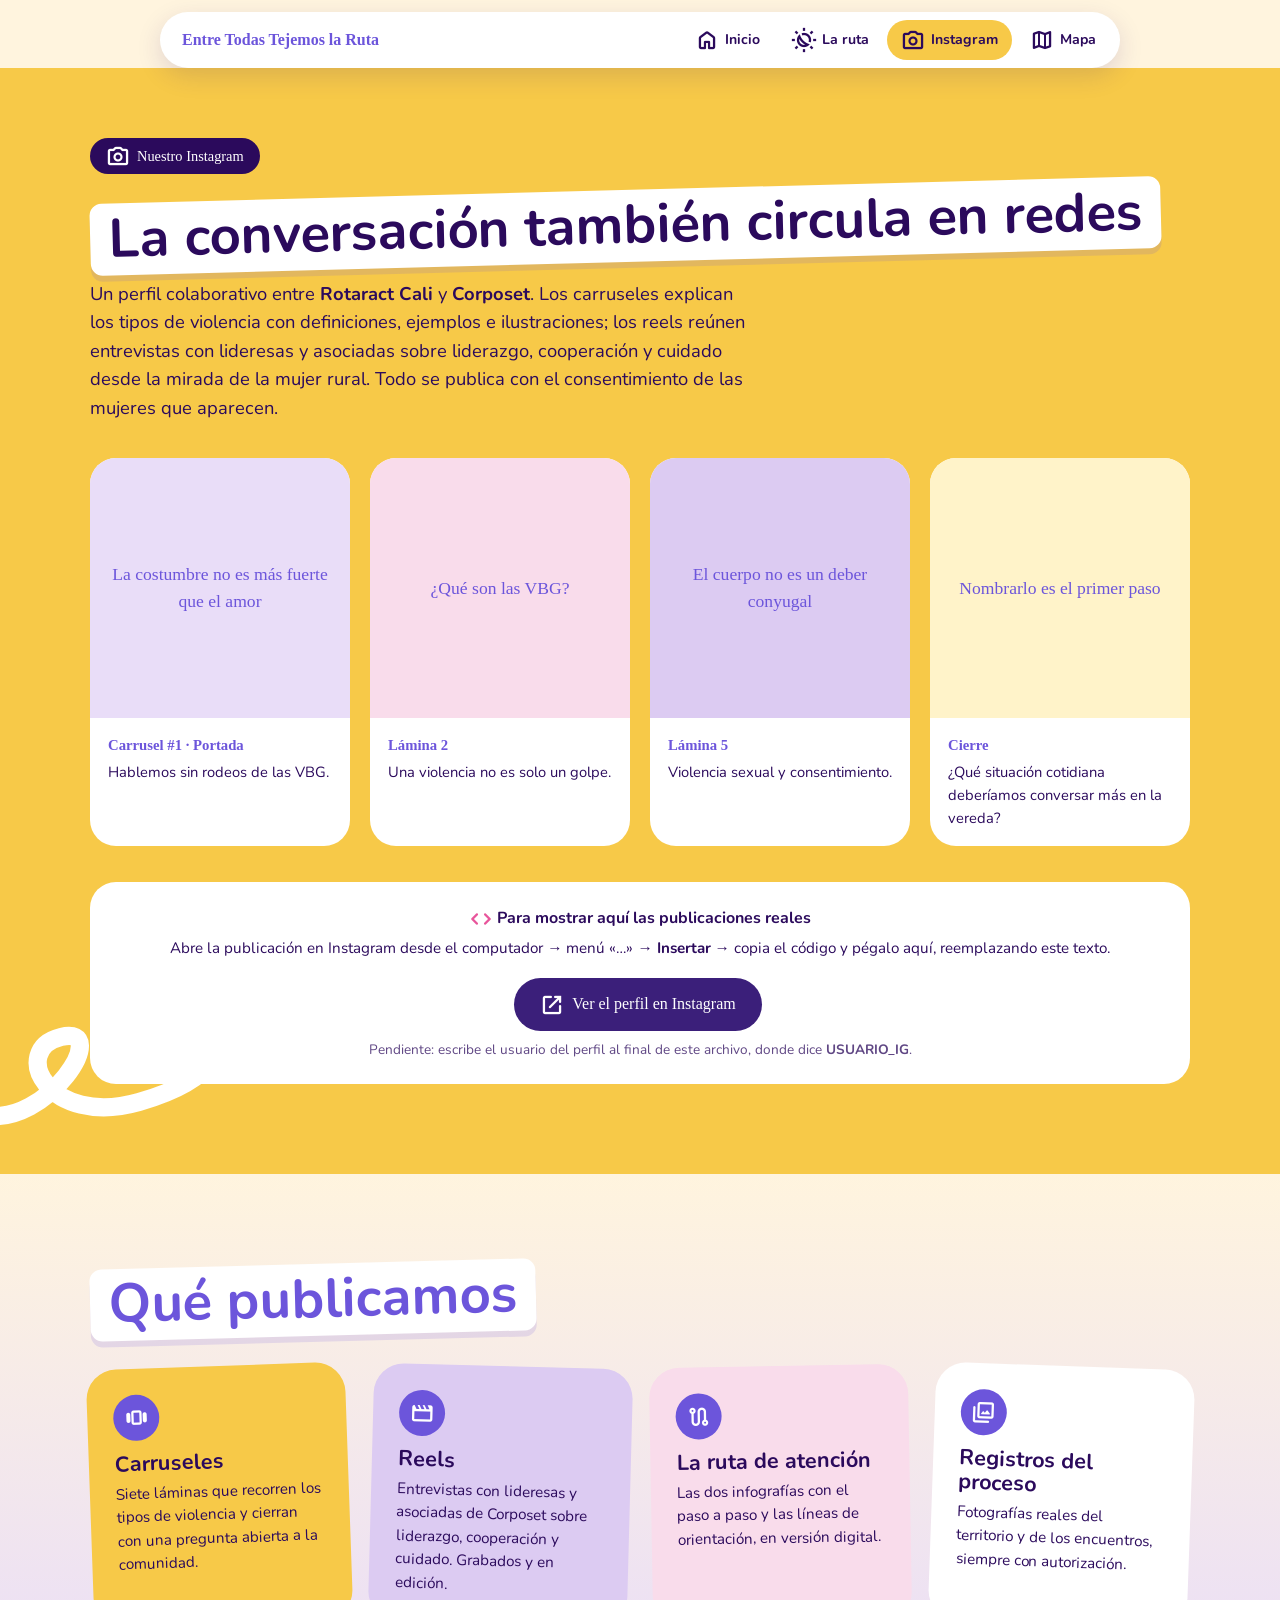
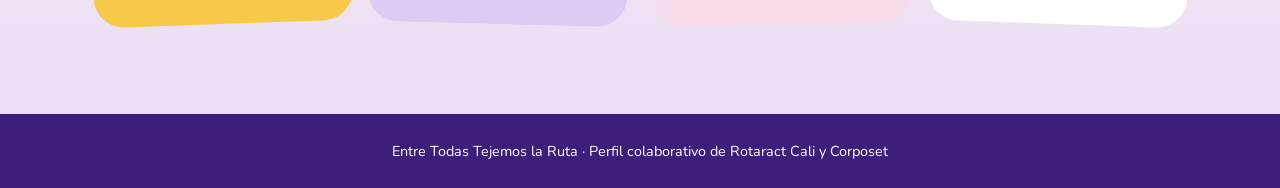
==== instagram.html @ 6e9b4acc "V1" ====
<!DOCTYPE html>
<html lang="es">
<head>
<meta charset="UTF-8">
<meta name="viewport" content="width=device-width,initial-scale=1">
<title>Instagram · Entre Todas Tejemos la Ruta</title>
<link href="https://fonts.googleapis.com/css2?family=Nunito:wght@400;600;700;800&display=swap" rel="stylesheet">
<link href="https://api.fontshare.com/v2/css?f[]=pally@400,500,700&display=swap" rel="stylesheet">
<link href="https://fonts.googleapis.com/css2?family=Material+Symbols+Rounded:opsz,wght,FILL,GRAD@24,400,0,0" rel="stylesheet">
<link rel="stylesheet" href="styles.css">
</head>
<body>

<nav>
  <a class="marca" href="index.html">Entre Todas Tejemos la Ruta</a>
  <div class="menu">
    <a class="ir" href="index.html"><span class="material-symbols-rounded">home</span>Inicio</a>
    <a class="ir" href="ruta.html"><span class="material-symbols-rounded">routine</span>La ruta</a>
    <a class="ir activo" href="instagram.html"><span class="material-symbols-rounded">photo_camera</span>Instagram</a>
    <a class="ir" href="mapa.html"><span class="material-symbols-rounded">map</span>Mapa</a>
  </div>
</nav>

<section class="fondo-amarillo" style="padding-top:70px">
  <svg class="squig" style="left:-30px;bottom:20px;width:260px" viewBox="0 0 200 120" fill="none" stroke="#fff" stroke-width="14" stroke-linecap="round"><path d="M10 90C60 100 110 20 70 30S60 100 130 80 190 30 190 30"/></svg>
  <div class="wrap">
    <span class="tag" style="background:var(--ink)"><span class="material-symbols-rounded">photo_camera</span>Nuestro Instagram</span>
    <h2><span class="lbl">La conversación también circula en redes</span></h2>
    <p class="lead">Un perfil colaborativo entre <b>Rotaract Cali</b> y <b>Corposet</b>. Los carruseles explican los tipos de violencia con definiciones, ejemplos e ilustraciones; los reels reúnen entrevistas con lideresas y asociadas sobre liderazgo, cooperación y cuidado desde la mirada de la mujer rural. Todo se publica con el consentimiento de las mujeres que aparecen.</p>

    <div class="ig">
      <div class="igc"><div class="im">La costumbre no es más fuerte que el amor</div><div class="tx"><b>Carrusel #1 · Portada</b>Hablemos sin rodeos de las VBG.</div></div>
      <div class="igc"><div class="im">¿Qué son las VBG?</div><div class="tx"><b>Lámina 2</b>Una violencia no es solo un golpe.</div></div>
      <div class="igc"><div class="im">El cuerpo no es un deber conyugal</div><div class="tx"><b>Lámina 5</b>Violencia sexual y consentimiento.</div></div>
      <div class="igc"><div class="im">Nombrarlo es el primer paso</div><div class="tx"><b>Cierre</b>¿Qué situación cotidiana deberíamos conversar más en la vereda?</div></div>
    </div>

    <!-- ===== AQUI VAN LAS PUBLICACIONES REALES ===== -->
    <div class="embed">
      <p style="font-weight:700"><span class="material-symbols-rounded" style="color:var(--rosa)">code</span> Para mostrar aquí las publicaciones reales</p>
      <p style="font-size:.95rem;margin-top:6px">Abre la publicación en Instagram desde el computador → menú «…» → <b>Insertar</b> → copia el código y pégalo aquí, reemplazando este texto.</p>
      <p style="margin-top:14px"><a class="btn" id="iglink" href="#" target="_blank" rel="noopener"><span class="material-symbols-rounded">open_in_new</span>Ver el perfil en Instagram</a></p>
      <p style="font-size:.85rem;margin-top:8px;opacity:.75">Pendiente: escribe el usuario del perfil al final de este archivo, donde dice <b>USUARIO_IG</b>.</p>
    </div>
  </div>
</section>

<section class="fondo-suave">
  <div class="wrap">
    <h2><span class="lbl">Qué publicamos</span></h2>
    <div class="cards" style="margin-top:30px">
      <div class="card"><div class="n"><span class="material-symbols-rounded">view_carousel</span></div><h3>Carruseles</h3><p>Siete láminas que recorren los tipos de violencia y cierran con una pregunta abierta a la comunidad.</p></div>
      <div class="card"><div class="n"><span class="material-symbols-rounded">movie</span></div><h3>Reels</h3><p>Entrevistas con lideresas y asociadas de Corposet sobre liderazgo, cooperación y cuidado. Grabados y en edición.</p></div>
      <div class="card"><div class="n"><span class="material-symbols-rounded">route</span></div><h3>La ruta de atención</h3><p>Las dos infografías con el paso a paso y las líneas de orientación, en versión digital.</p></div>
      <div class="card"><div class="n"><span class="material-symbols-rounded">photo_library</span></div><h3>Registros del proceso</h3><p>Fotografías reales del territorio y de los encuentros, siempre con autorización.</p></div>
    </div>
  </div>
</section>

<footer>Entre Todas Tejemos la Ruta · Perfil colaborativo de Rotaract Cali y Corposet</footer>

<script>
// Cambia USUARIO_IG por el nombre de usuario real (sin la arroba).
var USUARIO_IG = "USUARIO_IG";
document.getElementById("iglink").href = "https://www.instagram.com/" + USUARIO_IG + "/";
</script>
</body>
</html>
---- styles.css ----
/* ===== Entre Todas Tejemos la Ruta - estilos compartidos ===== */
:root{
  --lila:#DCCBF2; --lila2:#E9DDF8; --mor:#6C55DB; --mor-d:#3B1F7A;
  --ink:#2B0A5C; --rosa:#E8559B; --rosa-l:#F9DCEB; --amar:#F7C948; --crema:#FFF4DE;
}
*{box-sizing:border-box;margin:0}
html{scroll-behavior:smooth}
body{font-family:'Nunito',sans-serif;color:var(--ink);background:var(--crema);line-height:1.55;overflow-x:hidden}
h1,h2,h3{font-family:'Pally','Nunito',sans-serif;font-weight:700;line-height:1.1}
section{position:relative;padding:90px 6vw;overflow:hidden}
.wrap{max-width:1100px;margin:auto;position:relative;z-index:2}
h2{font-size:clamp(2rem,5vw,3.4rem);color:var(--mor);margin-bottom:18px}
p.lead{font-size:1.15rem;max-width:660px}

/* Iconos de Google Material Symbols */
.material-symbols-rounded{
  font-variation-settings:'FILL' 0,'wght' 500,'GRAD' 0,'opsz' 24;
  vertical-align:middle;line-height:1;
}

/* Etiquetas y adornos */
.tag{display:inline-flex;align-items:center;gap:7px;background:var(--rosa);color:#fff;font-family:'Pally';padding:6px 16px;border-radius:99px;font-size:.9rem;margin-bottom:16px}
.lbl{background:#fff;display:inline-block;padding:6px 18px;border-radius:12px;transform:rotate(-1.5deg);box-shadow:0 6px 0 rgba(108,85,219,.15)}
.wave{position:absolute;left:0;width:100%;height:60px;z-index:3}
.wave.top{top:-1px}
.wave.bot{bottom:-1px}
.squig{position:absolute;pointer-events:none;z-index:1}
.sticker{position:absolute;right:4vw;top:70px;width:130px;height:130px;background:var(--amar);display:grid;place-items:center;text-align:center;font-family:'Pally';font-size:.95rem;padding:20px;clip-path:polygon(50% 0,61% 12%,76% 6%,80% 21%,95% 24%,90% 39%,100% 50%,90% 61%,95% 76%,80% 79%,76% 94%,61% 88%,50% 100%,39% 88%,24% 94%,20% 79%,5% 76%,10% 61%,0 50%,10% 39%,5% 24%,20% 21%,24% 6%,39% 12%);animation:spin 18s linear infinite;z-index:3}
@keyframes spin{to{transform:rotate(360deg)}}

/* Menu superior */
nav{position:sticky;top:12px;z-index:50;margin:12px auto 0;width:min(960px,92vw);background:#fff;border-radius:99px;padding:8px 10px 8px 22px;display:flex;justify-content:space-between;align-items:center;gap:10px;box-shadow:0 8px 24px rgba(59,31,122,.15)}
nav .marca{font-family:'Pally';color:var(--mor);text-decoration:none;font-weight:700}
nav .menu{display:flex;gap:4px;flex-wrap:wrap}
nav a.ir{display:inline-flex;align-items:center;gap:6px;text-decoration:none;color:var(--ink);font-weight:700;font-size:.88rem;padding:8px 14px;border-radius:99px}
nav a.ir:hover{background:var(--lila2)}
nav a.ir.activo{background:var(--amar)}
@media(max-width:820px){
  nav{border-radius:26px;flex-direction:column;align-items:flex-start;padding:14px 18px}
  nav .menu{width:100%}
  nav a.ir{font-size:.82rem;padding:7px 11px}
}

/* Botones */
.btn{display:inline-flex;gap:8px;align-items:center;background:var(--mor-d);color:#fff;text-decoration:none;font-family:'Pally';padding:14px 26px;border-radius:99px;transition:.2s;margin:4px 4px 0 0}
.btn:hover{transform:translateY(-3px) rotate(-1deg);background:var(--rosa)}
.btn.y{background:var(--amar);color:var(--ink)}

/* Portada */
.hero{display:grid;grid-template-columns:1.1fr 1fr;gap:30px;align-items:center}
.hero h1{font-size:clamp(2.6rem,7vw,5rem);color:var(--mor)}
.hero h1 span{background:#fff;padding:0 14px;border-radius:14px;display:inline-block;transform:rotate(-1.5deg);margin:4px 0}
.hero p{margin:22px 0;font-size:1.2rem;max-width:480px}
.group{width:100%;max-width:520px;display:block;margin:auto;animation:float 5s ease-in-out infinite}
@keyframes float{50%{transform:translateY(-12px)}}
@media(max-width:800px){.hero{grid-template-columns:1fr}.sticker{display:none}}

/* Fondos de seccion */
.fondo-lila{background:linear-gradient(180deg,var(--lila) 0%,#EFD9EC 70%,var(--crema) 100%)}
.fondo-morado{background:var(--mor);color:#fff}
.fondo-morado h2{color:#fff}
.fondo-morado .lbl{color:var(--mor)}
.fondo-amarillo{background:var(--amar)}
.fondo-amarillo h2{color:var(--ink)}
.fondo-suave{background:linear-gradient(180deg,var(--crema),var(--lila2))}
.fondo-violeta{background:linear-gradient(180deg,var(--lila),#EBD4EC)}

/* Cajas de dos columnas */
.two{display:grid;grid-template-columns:1fr 1fr;gap:40px;align-items:center}
@media(max-width:800px){.two{grid-template-columns:1fr}}
.stats{display:grid;gap:14px}
.stat{border-radius:28px;padding:18px 24px;font-weight:700;display:flex;gap:16px;align-items:center}
.stat .material-symbols-rounded{font-size:38px;color:var(--mor)}
.stat:nth-child(1){background:var(--lila)}
.stat:nth-child(2){background:var(--amar)}
.stat:nth-child(3){background:var(--rosa-l)}
.stat:nth-child(4){background:#fff}
.stat:nth-child(odd){transform:rotate(-1deg)}
.stat:nth-child(even){transform:rotate(1deg)}

.aviso{margin-top:28px;background:#fff;border-left:8px solid var(--amar);border-radius:18px;padding:18px 22px;max-width:680px;font-weight:600;display:flex;gap:14px}
.aviso .material-symbols-rounded{color:var(--rosa);font-size:30px}
.aviso b{font-family:'Pally';color:var(--mor);display:block;margin-bottom:4px}

/* Tarjetas de tipos de violencia */
.cards{display:grid;grid-template-columns:repeat(auto-fit,minmax(230px,1fr));gap:22px;margin-top:40px}
.card{border-radius:30px;padding:26px;color:var(--ink);transition:.25s}
.card:nth-child(1){background:var(--amar);transform:rotate(-2deg)}
.card:nth-child(2){background:var(--lila);transform:rotate(1.5deg)}
.card:nth-child(3){background:var(--rosa-l);transform:rotate(-1deg)}
.card:nth-child(4){background:#fff;transform:rotate(2deg)}
.card:hover{transform:rotate(0) translateY(-8px)}
.card .n{width:46px;height:46px;border-radius:50%;background:var(--mor);color:#fff;display:grid;place-items:center;margin-bottom:12px}
.card h4{color:var(--rosa);font-family:'Pally';font-size:.85rem;letter-spacing:.05em;margin-bottom:6px}
.card h3{font-size:1.35rem;margin-bottom:6px}
.card p{font-size:.95rem}
.quote{margin-top:50px;font-family:'Pally';font-size:clamp(1.4rem,3vw,2.1rem);text-align:center;color:var(--amar)}

/* Ruta paso a paso */
.tabs{display:flex;gap:10px;flex-wrap:wrap;margin:26px 0 34px}
.tab{border:0;cursor:pointer;font-family:'Pally';font-size:1rem;padding:13px 24px;border-radius:99px;background:#fff;color:var(--mor);display:inline-flex;align-items:center;gap:8px}
.tab.on{background:var(--mor);color:#fff}
.tab[data-t="f"].on{background:var(--rosa)}
.crit{display:flex;flex-wrap:wrap;gap:10px;margin-bottom:46px}
.crit span{background:#fff;border-radius:18px;padding:9px 16px;font-weight:700;font-size:.9rem;display:inline-flex;align-items:center;gap:7px}
.crit .material-symbols-rounded{color:var(--rosa);font-size:20px}
.steps{position:relative;display:grid;gap:22px;counter-reset:s}
.steps:before{content:"";position:absolute;left:30px;top:20px;bottom:20px;border-left:4px dashed var(--mor);opacity:.4}
.step{position:relative;margin-left:80px;background:#fff;border-radius:26px;padding:22px 26px;box-shadow:0 8px 0 rgba(108,85,219,.12)}
.step:before{counter-increment:s;content:counter(s,decimal-leading-zero);position:absolute;left:-80px;top:10px;width:60px;height:60px;border-radius:50%;background:var(--mor);color:#fff;display:grid;place-items:center;font-family:'Pally';font-size:1.3rem}
#panel-f .step:before{background:var(--rosa)}
.step h3{font-size:1.25rem;color:var(--mor);margin-bottom:4px}
#panel-f .step h3{color:var(--rosa)}
.note{margin-top:10px;background:var(--lila2);border-radius:14px;padding:9px 14px;font-size:.9rem;font-weight:600;display:flex;gap:9px;align-items:flex-start}
.note .material-symbols-rounded{font-size:20px;color:var(--mor)}
.warn{background:#FFF3C9;border:2px solid var(--amar)}
.warn .material-symbols-rounded{color:#B98600}
.alert{background:var(--rosa-l);border-radius:16px;padding:12px 16px;margin-top:10px}
.alert b.big{font-family:'Pally';font-size:2.4rem;color:var(--rosa);display:block;line-height:1}
.pill{display:inline-block;background:#fff;border:2px solid var(--rosa);color:var(--rosa);border-radius:99px;padding:2px 12px;font-weight:800;font-size:.82rem;margin:6px 4px 0 0}
[hidden]{display:none!important}

/* Lineas de atencion */
.lines{display:grid;grid-template-columns:210px 1fr;gap:24px;margin-top:34px}
.big{background:var(--mor);color:#fff;border-radius:30px;padding:26px;display:flex;flex-direction:column;justify-content:center}
.big b{font-family:'Pally';font-size:4rem;color:var(--amar);line-height:1}
.grid-l{display:grid;grid-template-columns:repeat(auto-fit,minmax(255px,1fr));gap:14px}
.l{background:#fff;border-radius:22px;padding:16px 18px;display:flex;gap:14px;align-items:center}
.l>b{font-family:'Pally';font-size:1.25rem;color:var(--rosa);min-width:92px}
.l strong{display:block;color:var(--mor)}
.l small{display:block;opacity:.8}
@media(max-width:800px){.lines{grid-template-columns:1fr}}

/* Instagram */
.ig{display:grid;grid-template-columns:repeat(auto-fit,minmax(240px,1fr));gap:20px;margin-top:36px}
.igc{background:#fff;border-radius:26px;overflow:hidden;display:flex;flex-direction:column}
.igc .im{aspect-ratio:1;background:var(--lila2);display:grid;place-items:center;font-family:'Pally';color:var(--mor);text-align:center;padding:18px;font-size:1.1rem}
.igc:nth-child(2) .im{background:var(--rosa-l)}
.igc:nth-child(3) .im{background:var(--lila)}
.igc:nth-child(4) .im{background:#FFF3C9}
.igc .tx{padding:16px 18px;font-size:.92rem}
.igc .tx b{display:block;font-family:'Pally';color:var(--mor);margin-bottom:4px}
.embed{margin-top:36px;background:#fff;border-radius:26px;padding:24px;text-align:center}

/* Mapa */
.frame{margin-top:30px;border-radius:26px;overflow:hidden;box-shadow:0 14px 0 rgba(59,31,122,.12);background:#fff}
.frame iframe{width:100%;height:min(70vh,620px);border:0;display:block}

footer{background:var(--mor-d);color:#fff;text-align:center;padding:26px 6vw;font-size:.9rem}
footer a{color:var(--amar)}
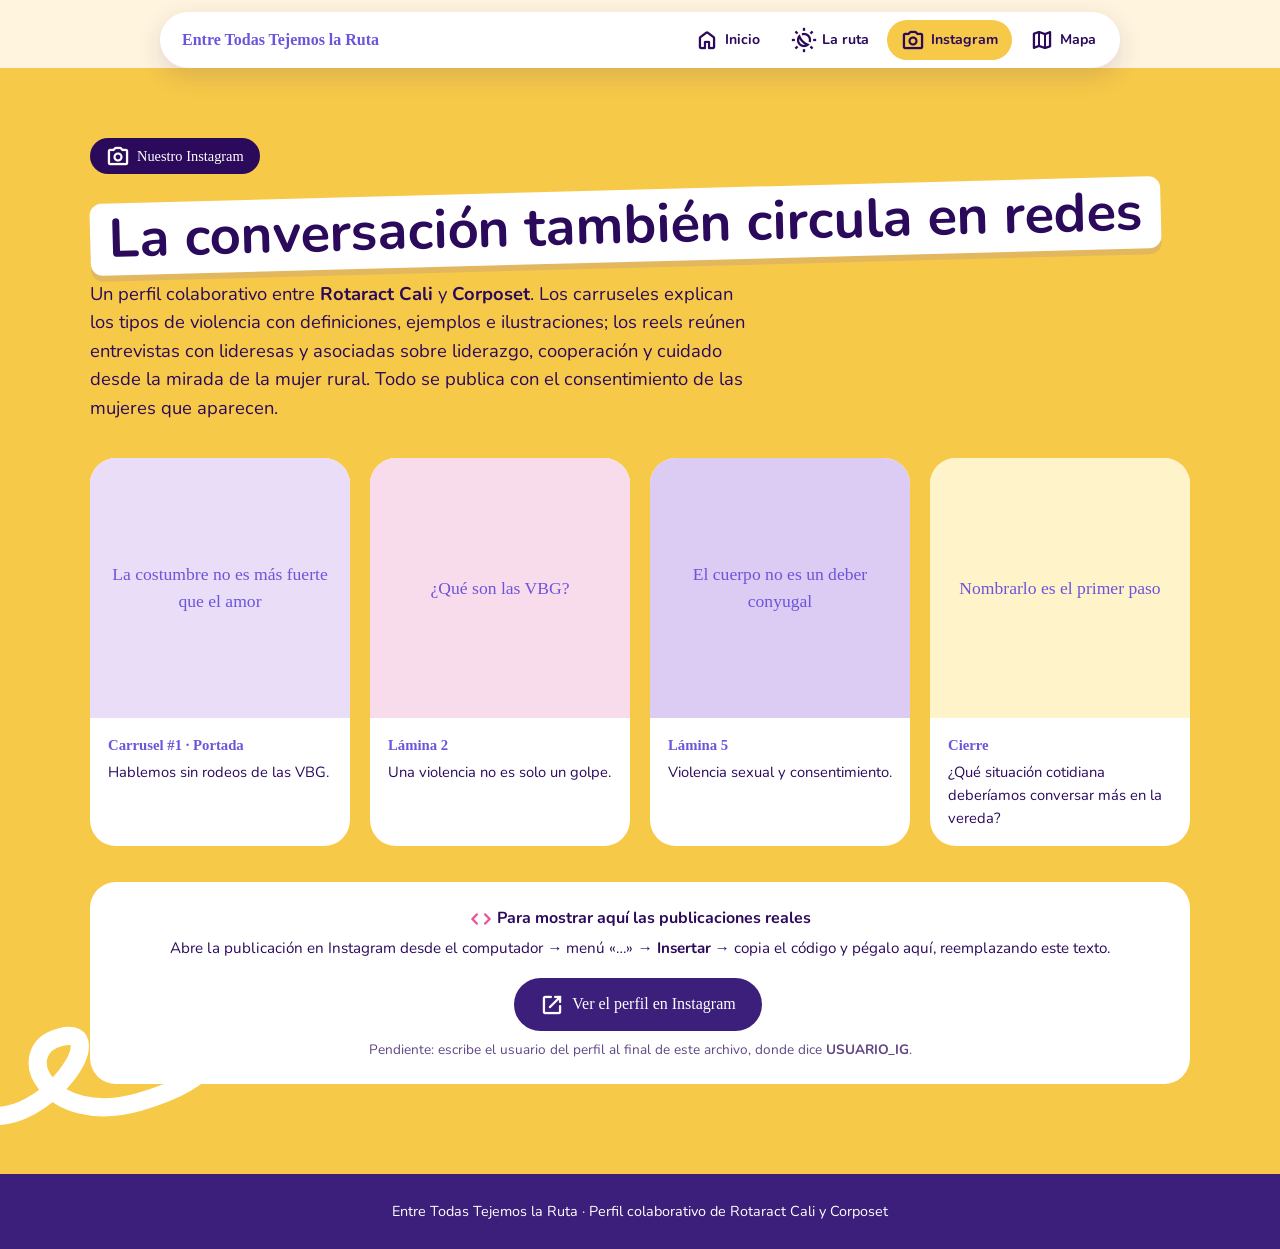
==== commit f322a2d4: "V2 IG" ====
--- a/instagram.html
+++ b/instagram.html
@@ -45,17 +45,7 @@
   </div>
 </section>
 
-<section class="fondo-suave">
-  <div class="wrap">
-    <h2><span class="lbl">Qué publicamos</span></h2>
-    <div class="cards" style="margin-top:30px">
-      <div class="card"><div class="n"><span class="material-symbols-rounded">view_carousel</span></div><h3>Carruseles</h3><p>Siete láminas que recorren los tipos de violencia y cierran con una pregunta abierta a la comunidad.</p></div>
-      <div class="card"><div class="n"><span class="material-symbols-rounded">movie</span></div><h3>Reels</h3><p>Entrevistas con lideresas y asociadas de Corposet sobre liderazgo, cooperación y cuidado. Grabados y en edición.</p></div>
-      <div class="card"><div class="n"><span class="material-symbols-rounded">route</span></div><h3>La ruta de atención</h3><p>Las dos infografías con el paso a paso y las líneas de orientación, en versión digital.</p></div>
-      <div class="card"><div class="n"><span class="material-symbols-rounded">photo_library</span></div><h3>Registros del proceso</h3><p>Fotografías reales del territorio y de los encuentros, siempre con autorización.</p></div>
-    </div>
-  </div>
-</section>
+
 
 <footer>Entre Todas Tejemos la Ruta · Perfil colaborativo de Rotaract Cali y Corposet</footer>
 
@@ -65,4 +55,4 @@
 document.getElementById("iglink").href = "https://www.instagram.com/" + USUARIO_IG + "/";
 </script>
 </body>
-</html>+</html>
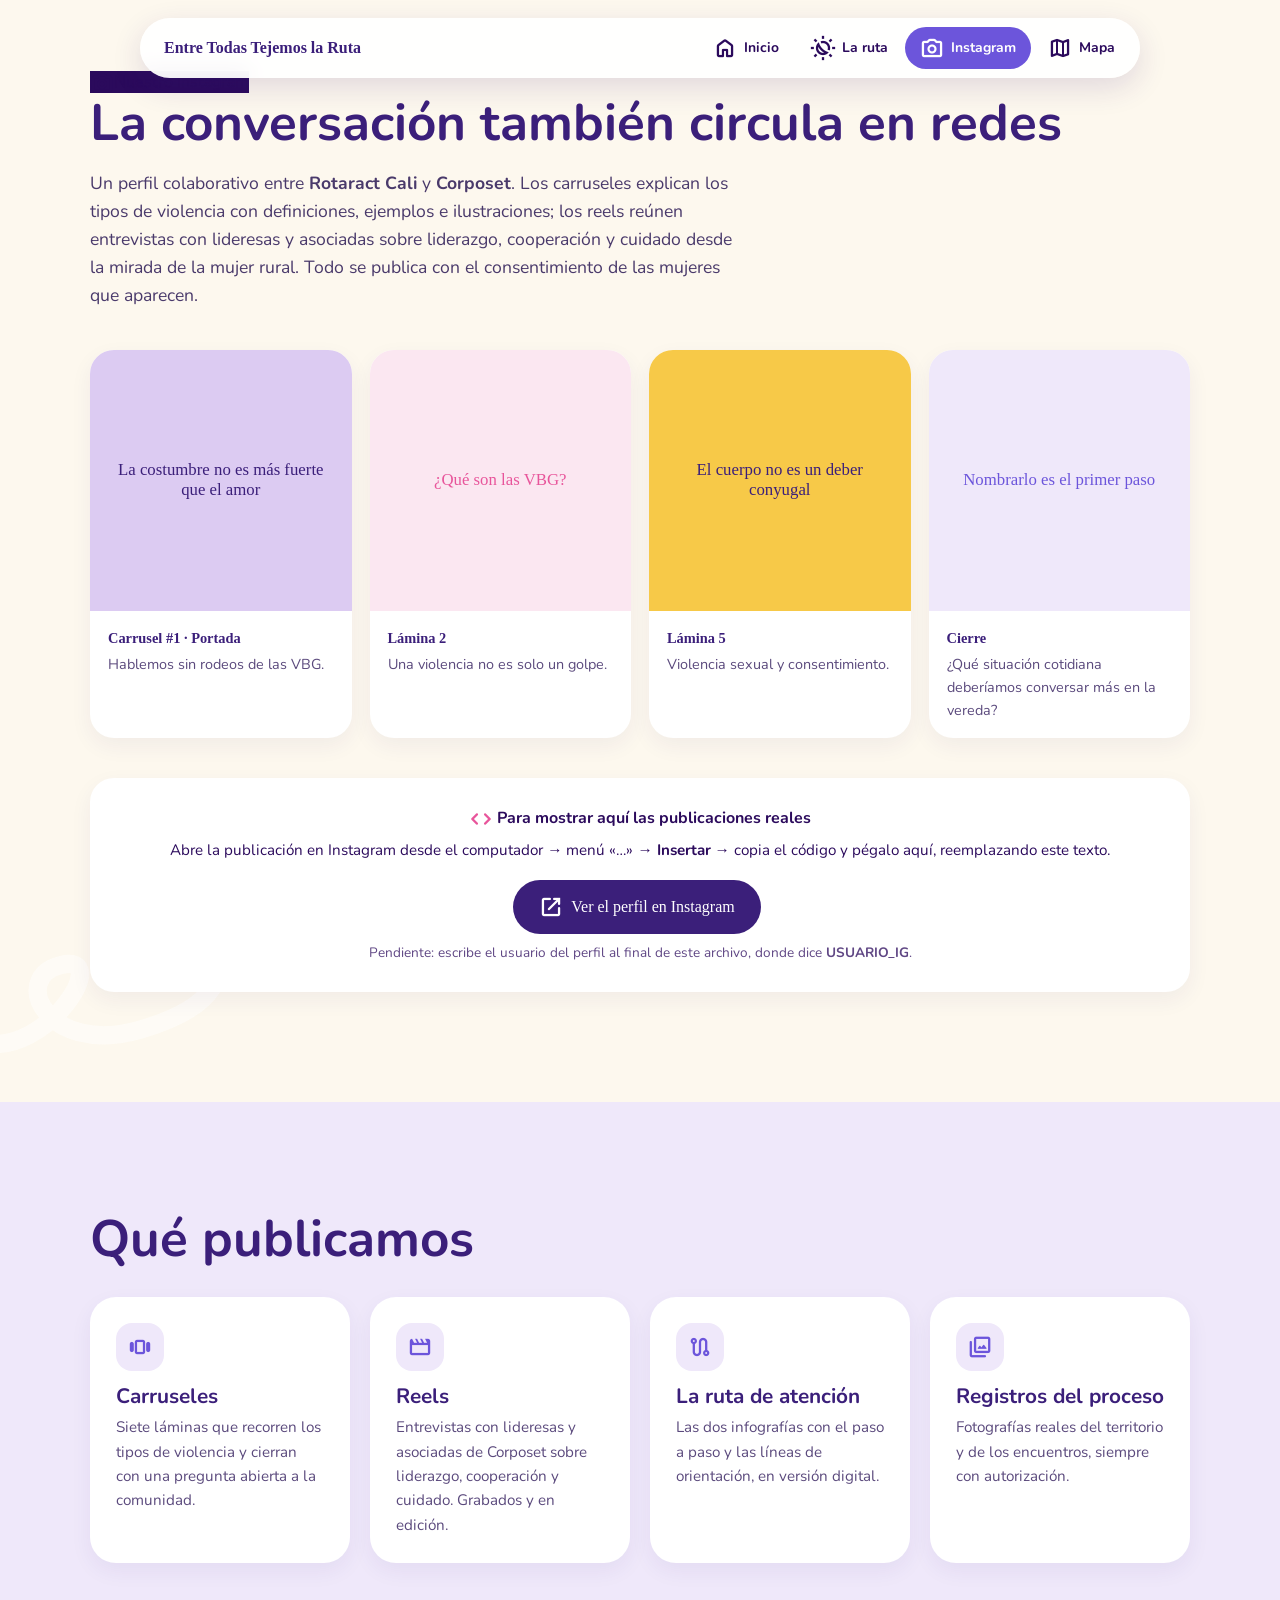
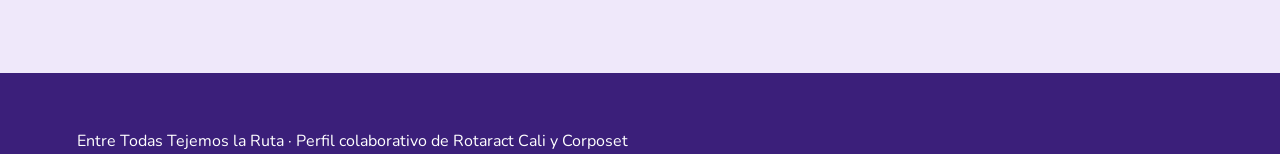
==== commit c031c0c6: "v3" ====
--- a/instagram.html
+++ b/instagram.html
@@ -45,7 +45,17 @@
   </div>
 </section>
 
-
+<section class="fondo-suave">
+  <div class="wrap">
+    <h2><span class="lbl">Qué publicamos</span></h2>
+    <div class="cards" style="margin-top:30px">
+      <div class="card"><div class="n"><span class="material-symbols-rounded">view_carousel</span></div><h3>Carruseles</h3><p>Siete láminas que recorren los tipos de violencia y cierran con una pregunta abierta a la comunidad.</p></div>
+      <div class="card"><div class="n"><span class="material-symbols-rounded">movie</span></div><h3>Reels</h3><p>Entrevistas con lideresas y asociadas de Corposet sobre liderazgo, cooperación y cuidado. Grabados y en edición.</p></div>
+      <div class="card"><div class="n"><span class="material-symbols-rounded">route</span></div><h3>La ruta de atención</h3><p>Las dos infografías con el paso a paso y las líneas de orientación, en versión digital.</p></div>
+      <div class="card"><div class="n"><span class="material-symbols-rounded">photo_library</span></div><h3>Registros del proceso</h3><p>Fotografías reales del territorio y de los encuentros, siempre con autorización.</p></div>
+    </div>
+  </div>
+</section>
 
 <footer>Entre Todas Tejemos la Ruta · Perfil colaborativo de Rotaract Cali y Corposet</footer>
 
@@ -55,4 +65,4 @@
 document.getElementById("iglink").href = "https://www.instagram.com/" + USUARIO_IG + "/";
 </script>
 </body>
-</html>
+</html>
--- a/styles.css
+++ b/styles.css
@@ -1,150 +1,379 @@
-/* ===== Entre Todas Tejemos la Ruta - estilos compartidos ===== */
+/* ===== Entre Todas Tejemos la Ruta — estilos compartidos ===== */
 :root{
-  --lila:#DCCBF2; --lila2:#E9DDF8; --mor:#6C55DB; --mor-d:#3B1F7A;
-  --ink:#2B0A5C; --rosa:#E8559B; --rosa-l:#F9DCEB; --amar:#F7C948; --crema:#FFF4DE;
+  --lila:#DCCBF2; --lila2:#EFE8FA; --mor:#6C55DB; --mor-d:#3B1F7A;
+  --ink:#2B0A5C; --rosa:#E8559B; --rosa-l:#FBE7F1; --amar:#F7C948; --crema:#FDF8EE;
 }
 *{box-sizing:border-box;margin:0}
 html{scroll-behavior:smooth}
-body{font-family:'Nunito',sans-serif;color:var(--ink);background:var(--crema);line-height:1.55;overflow-x:hidden}
-h1,h2,h3{font-family:'Pally','Nunito',sans-serif;font-weight:700;line-height:1.1}
-section{position:relative;padding:90px 6vw;overflow:hidden}
+body{font-family:'Nunito',sans-serif;color:var(--ink);background:var(--crema);line-height:1.6;overflow-x:hidden}
+h1,h2,h3{font-family:'Pally','Nunito',sans-serif;font-weight:700;line-height:1.08}
+img{max-width:100%;display:block}
+section{position:relative;padding:110px 6vw;overflow:hidden}
 .wrap{max-width:1100px;margin:auto;position:relative;z-index:2}
-h2{font-size:clamp(2rem,5vw,3.4rem);color:var(--mor);margin-bottom:18px}
-p.lead{font-size:1.15rem;max-width:660px}
-
-/* Iconos de Google Material Symbols */
+h2{font-size:clamp(2rem,4.6vw,3.2rem);color:var(--mor-d);margin-bottom:18px}
+h2 em{font-style:normal;color:var(--rosa)}
+p.lead{font-size:1.1rem;max-width:660px;color:#4A3A6B}
+.centro{text-align:center}
+.centro p.lead{margin-left:auto;margin-right:auto}
+
 .material-symbols-rounded{
   font-variation-settings:'FILL' 0,'wght' 500,'GRAD' 0,'opsz' 24;
   vertical-align:middle;line-height:1;
 }
 
-/* Etiquetas y adornos */
-.tag{display:inline-flex;align-items:center;gap:7px;background:var(--rosa);color:#fff;font-family:'Pally';padding:6px 16px;border-radius:99px;font-size:.9rem;margin-bottom:16px}
-.lbl{background:#fff;display:inline-block;padding:6px 18px;border-radius:12px;transform:rotate(-1.5deg);box-shadow:0 6px 0 rgba(108,85,219,.15)}
-.wave{position:absolute;left:0;width:100%;height:60px;z-index:3}
-.wave.top{top:-1px}
-.wave.bot{bottom:-1px}
-.squig{position:absolute;pointer-events:none;z-index:1}
-.sticker{position:absolute;right:4vw;top:70px;width:130px;height:130px;background:var(--amar);display:grid;place-items:center;text-align:center;font-family:'Pally';font-size:.95rem;padding:20px;clip-path:polygon(50% 0,61% 12%,76% 6%,80% 21%,95% 24%,90% 39%,100% 50%,90% 61%,95% 76%,80% 79%,76% 94%,61% 88%,50% 100%,39% 88%,24% 94%,20% 79%,5% 76%,10% 61%,0 50%,10% 39%,5% 24%,20% 21%,24% 6%,39% 12%);animation:spin 18s linear infinite;z-index:3}
-@keyframes spin{to{transform:rotate(360deg)}}
-
-/* Menu superior */
-nav{position:sticky;top:12px;z-index:50;margin:12px auto 0;width:min(960px,92vw);background:#fff;border-radius:99px;padding:8px 10px 8px 22px;display:flex;justify-content:space-between;align-items:center;gap:10px;box-shadow:0 8px 24px rgba(59,31,122,.15)}
-nav .marca{font-family:'Pally';color:var(--mor);text-decoration:none;font-weight:700}
-nav .menu{display:flex;gap:4px;flex-wrap:wrap}
-nav a.ir{display:inline-flex;align-items:center;gap:6px;text-decoration:none;color:var(--ink);font-weight:700;font-size:.88rem;padding:8px 14px;border-radius:99px}
+/* Espirales de fondo, gruesas y presentes */
+.squig{position:absolute;pointer-events:none;z-index:0;opacity:.5}
+.squig.fuerte{opacity:.85}
+
+/* ===== MENU superpuesto, sin franja ===== */
+nav{
+  position:fixed;top:18px;left:50%;transform:translateX(-50%);
+  z-index:100;width:min(1000px,94vw);
+  background:rgba(255,255,255,.92);backdrop-filter:blur(10px);
+  border-radius:99px;padding:9px 10px 9px 24px;
+  display:flex;justify-content:space-between;align-items:center;gap:10px;
+  box-shadow:0 10px 30px rgba(59,31,122,.14);
+}
+nav .marca{font-family:'Pally';color:var(--mor-d);text-decoration:none;font-weight:700;font-size:1rem}
+nav .menu{display:flex;gap:2px;flex-wrap:wrap}
+nav a.ir{display:inline-flex;align-items:center;gap:7px;text-decoration:none;color:var(--ink);font-weight:700;font-size:.87rem;padding:9px 15px;border-radius:99px;transition:.2s}
 nav a.ir:hover{background:var(--lila2)}
-nav a.ir.activo{background:var(--amar)}
+nav a.ir.activo{background:var(--mor);color:#fff}
+@media(max-width:900px){
+  nav{border-radius:24px;flex-direction:column;align-items:flex-start;padding:14px 18px;top:10px}
+  nav .menu{width:100%;gap:2px}
+  nav a.ir{font-size:.8rem;padding:7px 11px}
+}
+
+/* ===== BANNERS ===== */
+.banner{padding:190px 6vw 120px;position:relative;overflow:hidden}
+.banner.claro{background:var(--crema)}
+.banner.lila{background:linear-gradient(170deg,var(--lila) 0%,#EADFF6 55%,var(--crema) 100%)}
+.banner .eyebrow{display:inline-block;font-family:'Pally';color:var(--rosa);letter-spacing:.12em;text-transform:uppercase;font-size:.8rem;margin-bottom:14px}
+.banner h1{font-size:clamp(2.6rem,7vw,5.2rem);color:var(--mor-d);max-width:14ch}
+.banner h1 em{font-style:normal;color:var(--mor)}
+.banner p{margin:22px 0 28px;font-size:1.15rem;max-width:46ch;color:#4A3A6B}
+.hero{display:grid;grid-template-columns:1.05fr .95fr;gap:40px;align-items:center}
+@media(max-width:860px){.hero{grid-template-columns:1fr}.banner{padding-top:230px}}
+
+/* Mosaico del banner de inicio */
+.mosaico{display:grid;grid-template-columns:1fr 1fr;grid-auto-rows:118px;gap:14px}
+.mos{border-radius:22px;overflow:hidden;display:grid;place-items:center;padding:16px;text-align:center;font-family:'Pally';font-size:.95rem;line-height:1.25}
+.mos.alto{grid-row:span 2}
+.mos.foto{background:#fff;padding:0}
+.mos.foto img{width:100%;height:100%;object-fit:contain}
+.mos.m1{background:var(--mor);color:#fff}
+.mos.m2{background:var(--amar);color:var(--ink)}
+.mos.m3{background:var(--rosa-l);color:var(--rosa)}
+.mos.m4{background:var(--lila);color:var(--mor-d)}
+
+/* Banner interno de las paginas */
+.banner.interno{padding:200px 6vw 90px}
+.banner.interno h1{font-size:clamp(2.3rem,6vw,4.2rem);max-width:18ch}
+
+/* ===== BOTONES ===== */
+.btn{display:inline-flex;gap:8px;align-items:center;background:var(--mor-d);color:#fff;text-decoration:none;font-family:'Pally';padding:14px 26px;border-radius:99px;transition:.2s;margin:4px 6px 0 0}
+.btn:hover{transform:translateY(-3px);background:var(--mor)}
+.btn.y{background:var(--amar);color:var(--ink)}
+.btn.y:hover{background:#ffd75e}
+.btn.rosa{background:var(--rosa);color:#fff}
+.btn.rosa:hover{background:#f06dab}
+
+/* ===== AVISO ===== */
+.aviso{margin-top:30px;background:#fff;border-radius:20px;padding:20px 24px;max-width:680px;display:flex;gap:16px;box-shadow:0 8px 24px rgba(59,31,122,.07)}
+.aviso .material-symbols-rounded{color:var(--rosa);font-size:30px}
+.aviso b{font-family:'Pally';color:var(--mor-d);display:block;margin-bottom:4px}
+.aviso p{font-size:.97rem;color:#4A3A6B}
+
+/* ===== DOS COLUMNAS ===== */
+.two{display:grid;grid-template-columns:1fr 1fr;gap:50px;align-items:center}
+@media(max-width:860px){.two{grid-template-columns:1fr}}
+.stats{display:grid;gap:12px}
+.stat{border-radius:22px;padding:18px 22px;background:#fff;display:flex;gap:16px;align-items:center;box-shadow:0 6px 18px rgba(59,31,122,.06)}
+.stat .material-symbols-rounded{font-size:34px;color:var(--mor)}
+.stat b{font-family:'Pally';display:block;color:var(--mor-d)}
+.stat span.d{font-size:.93rem;color:#5B4A7D}
+.stat:nth-child(2) .material-symbols-rounded{color:var(--rosa)}
+.stat:nth-child(3) .material-symbols-rounded{color:#D8A72A}
+.stat:nth-child(4) .material-symbols-rounded{color:var(--mor-d)}
+
+/* ===== TARJETAS ===== */
+.cards{display:grid;grid-template-columns:repeat(auto-fit,minmax(235px,1fr));gap:20px;margin-top:40px}
+.card{border-radius:26px;padding:26px;background:#fff;transition:.25s;box-shadow:0 8px 22px rgba(59,31,122,.06)}
+.card:hover{transform:translateY(-6px)}
+.card .n{width:48px;height:48px;border-radius:16px;background:var(--lila2);color:var(--mor);display:grid;place-items:center;margin-bottom:14px}
+.card h4{color:var(--rosa);font-family:'Pally';font-size:.78rem;letter-spacing:.08em;margin-bottom:6px}
+.card h3{font-size:1.3rem;margin-bottom:8px;color:var(--mor-d)}
+.card p{font-size:.95rem;color:#5B4A7D}
+/* acentos puntuales de color */
+.card.acento-amar{background:var(--amar)}
+.card.acento-amar .n{background:rgba(255,255,255,.55);color:var(--mor-d)}
+.card.acento-amar h4{color:var(--mor-d)}
+.card.acento-amar p{color:#4A3A1B}
+.card.acento-lila{background:var(--lila)}
+.card.acento-lila .n{background:rgba(255,255,255,.6)}
+.card.acento-rosa{background:var(--rosa-l)}
+.card.acento-rosa .n{background:#fff;color:var(--rosa)}
+
+.quote{margin-top:56px;font-family:'Pally';font-size:clamp(1.5rem,3.2vw,2.3rem);text-align:center;color:var(--mor-d);max-width:20ch;margin-left:auto;margin-right:auto}
+.quote span{color:var(--rosa)}
+
+/* ===== FONDOS ===== */
+.fondo-crema{background:var(--crema)}
+.fondo-blanco{background:#fff}
+.fondo-suave{background:var(--lila2)}
+.fondo-morado{background:var(--mor-d);color:#fff}
+.fondo-morado h2{color:#fff}
+.fondo-morado p.lead{color:#D9CFF2}
+
+/* ===== RUTA: botones del selector ===== */
+.selector{display:flex;gap:12px;flex-wrap:wrap;justify-content:center;margin:0 0 30px}
+.tab{border:0;cursor:pointer;font-family:'Pally';font-size:.95rem;padding:14px 26px;border-radius:99px;background:#fff;color:var(--mor);display:inline-flex;align-items:center;gap:9px;transition:.2s;box-shadow:0 6px 16px rgba(59,31,122,.08)}
+.tab:hover{transform:translateY(-2px)}
+.tab.on{background:var(--mor);color:#fff}
+.tab[data-t="f"].on{background:var(--rosa);color:#fff}
+
+/* Criterios: todos en una sola linea */
+.crit{display:flex;flex-wrap:nowrap;gap:10px;justify-content:center;margin:0 auto 70px;max-width:100%}
+.crit span{background:#fff;border-radius:99px;padding:10px 18px;font-weight:700;font-size:.85rem;display:inline-flex;align-items:center;gap:8px;color:var(--mor-d);white-space:nowrap}
+.crit .material-symbols-rounded{color:var(--rosa);font-size:19px}
+@media(max-width:1100px){
+  .crit{flex-wrap:wrap}
+}
+
+/* Iconos rellenos */
+.material-symbols-rounded.relleno{font-variation-settings:'FILL' 1,'wght' 500,'GRAD' 0,'opsz' 24}
+
+/* ===== RUTA en zig zag: dos columnas ===== */
+.zigzag{position:relative;display:grid;grid-template-columns:1fr 1fr;gap:28px 70px;max-width:1000px;margin:auto}
+.zigzag:before{content:"";position:absolute;left:50%;top:10px;bottom:10px;width:6px;margin-left:-3px;background:var(--lila);border-radius:99px}
+#panel-f .zigzag:before{background:var(--rosa-l)}
+.paso{position:relative}
+/* los pares bajan para que quede en zig zag */
+.paso:nth-child(even){margin-top:70px}
+.etiqueta{display:inline-block;font-family:'Pally';font-size:.82rem;letter-spacing:.06em;text-transform:uppercase;color:#fff;background:var(--mor);padding:7px 20px;border-radius:12px 12px 0 0;margin-left:16px}
+#panel-f .etiqueta{background:var(--rosa)}
+.caja{background:#fff;border-radius:22px;padding:24px 26px;box-shadow:0 10px 26px rgba(59,31,122,.08);border-left:7px solid var(--mor);position:relative;transition:.25s}
+#panel-f .caja{border-left-color:var(--rosa)}
+.caja:hover{transform:translateY(-5px)}
+.caja .icono{position:absolute;top:20px;right:22px;font-size:46px;color:var(--lila)}
+#panel-f .caja .icono{color:var(--rosa-l)}
+.caja h3{font-size:1.25rem;color:var(--mor-d);margin-bottom:8px;padding-right:56px}
+#panel-f .caja h3{color:var(--rosa)}
+.caja p{font-size:.95rem;color:#5B4A7D}
+/* puntito que conecta con la linea central */
+.paso:nth-child(odd) .caja:after,
+.paso:nth-child(even) .caja:after{content:"";position:absolute;top:34px;width:18px;height:18px;border-radius:50%;background:var(--mor);border:4px solid var(--crema)}
+.paso:nth-child(odd) .caja:after{right:-44px}
+.paso:nth-child(even) .caja:after{left:-44px}
+#panel-f .caja:after{background:var(--rosa)}
 @media(max-width:820px){
-  nav{border-radius:26px;flex-direction:column;align-items:flex-start;padding:14px 18px}
-  nav .menu{width:100%}
-  nav a.ir{font-size:.82rem;padding:7px 11px}
-}
-
-/* Botones */
-.btn{display:inline-flex;gap:8px;align-items:center;background:var(--mor-d);color:#fff;text-decoration:none;font-family:'Pally';padding:14px 26px;border-radius:99px;transition:.2s;margin:4px 4px 0 0}
-.btn:hover{transform:translateY(-3px) rotate(-1deg);background:var(--rosa)}
-.btn.y{background:var(--amar);color:var(--ink)}
-
-/* Portada */
-.hero{display:grid;grid-template-columns:1.1fr 1fr;gap:30px;align-items:center}
-.hero h1{font-size:clamp(2.6rem,7vw,5rem);color:var(--mor)}
-.hero h1 span{background:#fff;padding:0 14px;border-radius:14px;display:inline-block;transform:rotate(-1.5deg);margin:4px 0}
-.hero p{margin:22px 0;font-size:1.2rem;max-width:480px}
-.group{width:100%;max-width:520px;display:block;margin:auto;animation:float 5s ease-in-out infinite}
-@keyframes float{50%{transform:translateY(-12px)}}
-@media(max-width:800px){.hero{grid-template-columns:1fr}.sticker{display:none}}
-
-/* Fondos de seccion */
-.fondo-lila{background:linear-gradient(180deg,var(--lila) 0%,#EFD9EC 70%,var(--crema) 100%)}
-.fondo-morado{background:var(--mor);color:#fff}
-.fondo-morado h2{color:#fff}
-.fondo-morado .lbl{color:var(--mor)}
-.fondo-amarillo{background:var(--amar)}
-.fondo-amarillo h2{color:var(--ink)}
-.fondo-suave{background:linear-gradient(180deg,var(--crema),var(--lila2))}
-.fondo-violeta{background:linear-gradient(180deg,var(--lila),#EBD4EC)}
-
-/* Cajas de dos columnas */
-.two{display:grid;grid-template-columns:1fr 1fr;gap:40px;align-items:center}
-@media(max-width:800px){.two{grid-template-columns:1fr}}
-.stats{display:grid;gap:14px}
-.stat{border-radius:28px;padding:18px 24px;font-weight:700;display:flex;gap:16px;align-items:center}
-.stat .material-symbols-rounded{font-size:38px;color:var(--mor)}
-.stat:nth-child(1){background:var(--lila)}
-.stat:nth-child(2){background:var(--amar)}
-.stat:nth-child(3){background:var(--rosa-l)}
-.stat:nth-child(4){background:#fff}
-.stat:nth-child(odd){transform:rotate(-1deg)}
-.stat:nth-child(even){transform:rotate(1deg)}
-
-.aviso{margin-top:28px;background:#fff;border-left:8px solid var(--amar);border-radius:18px;padding:18px 22px;max-width:680px;font-weight:600;display:flex;gap:14px}
-.aviso .material-symbols-rounded{color:var(--rosa);font-size:30px}
-.aviso b{font-family:'Pally';color:var(--mor);display:block;margin-bottom:4px}
-
-/* Tarjetas de tipos de violencia */
-.cards{display:grid;grid-template-columns:repeat(auto-fit,minmax(230px,1fr));gap:22px;margin-top:40px}
-.card{border-radius:30px;padding:26px;color:var(--ink);transition:.25s}
-.card:nth-child(1){background:var(--amar);transform:rotate(-2deg)}
-.card:nth-child(2){background:var(--lila);transform:rotate(1.5deg)}
-.card:nth-child(3){background:var(--rosa-l);transform:rotate(-1deg)}
-.card:nth-child(4){background:#fff;transform:rotate(2deg)}
-.card:hover{transform:rotate(0) translateY(-8px)}
-.card .n{width:46px;height:46px;border-radius:50%;background:var(--mor);color:#fff;display:grid;place-items:center;margin-bottom:12px}
-.card h4{color:var(--rosa);font-family:'Pally';font-size:.85rem;letter-spacing:.05em;margin-bottom:6px}
-.card h3{font-size:1.35rem;margin-bottom:6px}
-.card p{font-size:.95rem}
-.quote{margin-top:50px;font-family:'Pally';font-size:clamp(1.4rem,3vw,2.1rem);text-align:center;color:var(--amar)}
-
-/* Ruta paso a paso */
-.tabs{display:flex;gap:10px;flex-wrap:wrap;margin:26px 0 34px}
-.tab{border:0;cursor:pointer;font-family:'Pally';font-size:1rem;padding:13px 24px;border-radius:99px;background:#fff;color:var(--mor);display:inline-flex;align-items:center;gap:8px}
-.tab.on{background:var(--mor);color:#fff}
-.tab[data-t="f"].on{background:var(--rosa)}
-.crit{display:flex;flex-wrap:wrap;gap:10px;margin-bottom:46px}
-.crit span{background:#fff;border-radius:18px;padding:9px 16px;font-weight:700;font-size:.9rem;display:inline-flex;align-items:center;gap:7px}
-.crit .material-symbols-rounded{color:var(--rosa);font-size:20px}
-.steps{position:relative;display:grid;gap:22px;counter-reset:s}
-.steps:before{content:"";position:absolute;left:30px;top:20px;bottom:20px;border-left:4px dashed var(--mor);opacity:.4}
-.step{position:relative;margin-left:80px;background:#fff;border-radius:26px;padding:22px 26px;box-shadow:0 8px 0 rgba(108,85,219,.12)}
-.step:before{counter-increment:s;content:counter(s,decimal-leading-zero);position:absolute;left:-80px;top:10px;width:60px;height:60px;border-radius:50%;background:var(--mor);color:#fff;display:grid;place-items:center;font-family:'Pally';font-size:1.3rem}
-#panel-f .step:before{background:var(--rosa)}
-.step h3{font-size:1.25rem;color:var(--mor);margin-bottom:4px}
-#panel-f .step h3{color:var(--rosa)}
-.note{margin-top:10px;background:var(--lila2);border-radius:14px;padding:9px 14px;font-size:.9rem;font-weight:600;display:flex;gap:9px;align-items:flex-start}
-.note .material-symbols-rounded{font-size:20px;color:var(--mor)}
-.warn{background:#FFF3C9;border:2px solid var(--amar)}
+  .zigzag{grid-template-columns:1fr;gap:22px}
+  .zigzag:before{display:none}
+  .paso:nth-child(even){margin-top:0}
+  .caja:after{display:none!important}
+}
+
+/* Notas y avisos dentro de los pasos */
+.note{margin-top:12px;background:var(--lila2);border-radius:14px;padding:10px 15px;font-size:.88rem;font-weight:600;display:flex;gap:9px;align-items:flex-start;text-align:left;color:var(--mor-d)}
+.note .material-symbols-rounded{font-size:20px;color:var(--mor);flex-shrink:0}
+.warn{background:#FFF3C9}
 .warn .material-symbols-rounded{color:#B98600}
-.alert{background:var(--rosa-l);border-radius:16px;padding:12px 16px;margin-top:10px}
-.alert b.big{font-family:'Pally';font-size:2.4rem;color:var(--rosa);display:block;line-height:1}
-.pill{display:inline-block;background:#fff;border:2px solid var(--rosa);color:var(--rosa);border-radius:99px;padding:2px 12px;font-weight:800;font-size:.82rem;margin:6px 4px 0 0}
+.urgente{margin-top:12px;background:var(--rosa-l);border-radius:16px;padding:14px 18px}
+.urgente b.big{font-family:'Pally';font-size:2.4rem;color:var(--rosa);display:block;line-height:1}
+.urgente small{font-size:.88rem;color:#6B2B4D}
+.pill{display:inline-block;background:var(--lila2);color:var(--mor);border-radius:99px;padding:3px 14px;font-weight:800;font-size:.8rem;margin:6px 4px 0 0}
 [hidden]{display:none!important}
 
-/* Lineas de atencion */
-.lines{display:grid;grid-template-columns:210px 1fr;gap:24px;margin-top:34px}
-.big{background:var(--mor);color:#fff;border-radius:30px;padding:26px;display:flex;flex-direction:column;justify-content:center}
-.big b{font-family:'Pally';font-size:4rem;color:var(--amar);line-height:1}
-.grid-l{display:grid;grid-template-columns:repeat(auto-fit,minmax(255px,1fr));gap:14px}
-.l{background:#fff;border-radius:22px;padding:16px 18px;display:flex;gap:14px;align-items:center}
-.l>b{font-family:'Pally';font-size:1.25rem;color:var(--rosa);min-width:92px}
-.l strong{display:block;color:var(--mor)}
-.l small{display:block;opacity:.8}
-@media(max-width:800px){.lines{grid-template-columns:1fr}}
-
-/* Instagram */
-.ig{display:grid;grid-template-columns:repeat(auto-fit,minmax(240px,1fr));gap:20px;margin-top:36px}
-.igc{background:#fff;border-radius:26px;overflow:hidden;display:flex;flex-direction:column}
-.igc .im{aspect-ratio:1;background:var(--lila2);display:grid;place-items:center;font-family:'Pally';color:var(--mor);text-align:center;padding:18px;font-size:1.1rem}
-.igc:nth-child(2) .im{background:var(--rosa-l)}
-.igc:nth-child(3) .im{background:var(--lila)}
-.igc:nth-child(4) .im{background:#FFF3C9}
-.igc .tx{padding:16px 18px;font-size:.92rem}
-.igc .tx b{display:block;font-family:'Pally';color:var(--mor);margin-bottom:4px}
-.embed{margin-top:36px;background:#fff;border-radius:26px;padding:24px;text-align:center}
-
-/* Mapa */
-.frame{margin-top:30px;border-radius:26px;overflow:hidden;box-shadow:0 14px 0 rgba(59,31,122,.12);background:#fff}
-.frame iframe{width:100%;height:min(70vh,620px);border:0;display:block}
-
-footer{background:var(--mor-d);color:#fff;text-align:center;padding:26px 6vw;font-size:.9rem}
-footer a{color:var(--amar)}+/* Imagen del banner interno */
+.banner-img{display:grid;place-items:center}
+.banner-img img{width:100%;max-width:460px;border-radius:26px}
+
+/* ===== LINEAS DE ATENCION ===== */
+.lines{display:grid;grid-template-columns:230px 1fr;gap:22px;margin-top:40px}
+.big{background:var(--mor-d);color:#fff;border-radius:28px;padding:28px;display:flex;flex-direction:column;justify-content:center}
+.big b{font-family:'Pally';font-size:4.2rem;color:var(--amar);line-height:1}
+.big span{font-family:'Pally';font-size:1.1rem}
+.big small{opacity:.85;margin-top:6px}
+.grid-l{display:grid;grid-template-columns:repeat(auto-fit,minmax(252px,1fr));gap:12px}
+.l{background:#fff;border-radius:20px;padding:16px 18px;display:flex;gap:14px;align-items:center}
+.l>b{font-family:'Pally';font-size:1.2rem;color:var(--rosa);min-width:96px}
+.l strong{display:block;color:var(--mor-d)}
+.l small{display:block;color:#6B5B88}
+@media(max-width:820px){.lines{grid-template-columns:1fr}}
+
+/* ===== TEJEDORAS ===== */
+.tejedoras{display:grid;grid-template-columns:repeat(auto-fit,minmax(240px,1fr));gap:24px;margin-top:46px}
+.tej{background:#fff;border-radius:26px;padding:28px 24px;text-align:center;box-shadow:0 8px 22px rgba(59,31,122,.06);transition:.25s}
+.tej:hover{transform:translateY(-6px)}
+.bolita{width:132px;height:132px;border-radius:50%;margin:0 auto 18px;background:var(--lila2);display:grid;place-items:center;overflow:hidden;border:5px solid #fff;box-shadow:0 0 0 4px var(--lila2)}
+.bolita img{width:100%;height:100%;object-fit:cover}
+.tej:nth-child(2) .bolita{background:var(--rosa-l);box-shadow:0 0 0 4px var(--rosa-l)}
+.tej:nth-child(3) .bolita{background:#FFF3C9;box-shadow:0 0 0 4px #FFF3C9}
+.tej:nth-child(4) .bolita{background:var(--lila);box-shadow:0 0 0 4px var(--lila)}
+.tej h4{font-family:'Pally';font-size:.74rem;letter-spacing:.08em;color:var(--rosa);margin-bottom:4px}
+.tej h3{font-size:1.5rem;color:var(--mor-d);margin-bottom:8px}
+.tej p{font-size:.93rem;color:#5B4A7D}
+.tej .preg{display:block;margin-top:10px;font-style:italic;color:var(--mor);font-weight:700}
+
+/* ===== INSTAGRAM ===== */
+.ig{display:grid;grid-template-columns:repeat(auto-fit,minmax(235px,1fr));gap:18px;margin-top:40px}
+.igc{background:#fff;border-radius:24px;overflow:hidden;box-shadow:0 8px 22px rgba(59,31,122,.06)}
+.igc .im{aspect-ratio:1;display:grid;place-items:center;font-family:'Pally';text-align:center;padding:20px;font-size:1.05rem;line-height:1.2}
+.igc:nth-child(1) .im{background:var(--lila);color:var(--mor-d)}
+.igc:nth-child(2) .im{background:var(--rosa-l);color:var(--rosa)}
+.igc:nth-child(3) .im{background:var(--amar);color:var(--mor-d)}
+.igc:nth-child(4) .im{background:var(--lila2);color:var(--mor)}
+.igc .tx{padding:16px 18px;font-size:.9rem;color:#5B4A7D}
+.igc .tx b{display:block;font-family:'Pally';color:var(--mor-d);margin-bottom:3px}
+.embed{margin-top:40px;background:#fff;border-radius:24px;padding:28px;text-align:center;box-shadow:0 8px 22px rgba(59,31,122,.06)}
+
+/* ===== MAPA ===== */
+.frame{margin-top:34px;border-radius:26px;overflow:hidden;box-shadow:0 18px 40px rgba(59,31,122,.16);background:#fff}
+.frame iframe{width:100%;height:min(72vh,640px);border:0;display:block}
+
+
+/* ===== Carrusel de tarjetas VBG: todas blancas, se iluminan en amarillo ===== */
+.cards.vbg .card{background:#fff;transition:background .5s,transform .5s,box-shadow .5s}
+.cards.vbg .card.activa{background:var(--amar);transform:translateY(-10px);box-shadow:0 16px 32px rgba(59,31,122,.14)}
+.cards.vbg .card.activa .n{background:rgba(255,255,255,.6);color:var(--mor-d)}
+.cards.vbg .card.activa h4{color:var(--mor-d)}
+.cards.vbg .card.activa p{color:#4A3A1B}
+
+/* ===== Ventana estilo explorador de archivos (mapa) ===== */
+.banner.interno.centro{text-align:center;padding-top:140px;padding-bottom:50px}
+.banner.interno.centro h1{max-width:none;margin:0 auto}
+.banner.interno.centro p{margin:16px auto 22px}
+.ventana{margin:34px auto 0;max-width:1000px;background:var(--amar);border-radius:24px;padding:14px;box-shadow:0 22px 50px rgba(59,31,122,.18)}
+.ventana .barra{display:flex;align-items:center;gap:8px;padding:4px 8px 12px}
+.ventana .punto{width:13px;height:13px;border-radius:50%;background:rgba(59,31,122,.28)}
+.ventana .punto:nth-child(1){background:var(--rosa)}
+.ventana .punto:nth-child(2){background:#fff}
+.ventana .punto:nth-child(3){background:var(--mor)}
+.ventana .titulo{flex:1;text-align:center;font-family:'Pally';font-size:.85rem;color:var(--mor-d);opacity:.75;margin-right:50px}
+.ventana iframe{width:100%;height:min(66vh,560px);border:0;display:block;border-radius:14px;background:#fff}
+@media(max-width:700px){
+  .ventana .titulo{display:none}
+  .ventana iframe{height:60vh}
+}
+
+/* ===== Banner con menos aire arriba ===== */
+.banner.interno.ajustado{padding-top:140px;padding-bottom:0}
+
+/* ===== Muro de publicaciones: 3 por fila ===== */
+.muro{
+  display:grid;
+  grid-template-columns:repeat(3,1fr);
+  grid-auto-rows:210px;
+  gap:20px;
+  margin-top:40px;
+}
+.muro .igc{
+  grid-row:span 2;              /* una foto o un carrusel ocupa 2 filas */
+  background:#fff;border-radius:22px;overflow:hidden;
+  box-shadow:0 8px 22px rgba(59,31,122,.07);
+  display:flex;flex-direction:column;transition:.25s;
+}
+.muro .igc.reel{grid-row:span 3}  /* un reel es mas alto y compensa dos tarjetas */
+.muro .igc:hover{transform:translateY(-5px);box-shadow:0 14px 30px rgba(59,31,122,.12)}
+@media(max-width:900px){
+  .muro{grid-template-columns:repeat(2,1fr)}
+}
+@media(max-width:600px){
+  .muro{grid-template-columns:1fr;grid-auto-rows:auto}
+  .muro .igc,.muro .igc.reel{grid-row:auto}
+  .medios{height:320px}
+}
+
+/* ===== Zona de medios con carrusel ===== */
+.medios{position:relative;flex:1;min-height:0;background:var(--lila2);overflow:hidden}
+.slide{position:absolute;inset:0;opacity:0;visibility:hidden;transition:opacity .3s}
+.slide.on{opacity:1;visibility:visible}
+.slide img,.slide video{width:100%;height:100%;object-fit:cover;display:block;background:#000}
+.slide video{object-fit:contain}
+
+.flecha{
+  position:absolute;top:50%;transform:translateY(-50%);
+  width:34px;height:34px;border:0;border-radius:50%;cursor:pointer;
+  background:rgba(255,255,255,.9);color:var(--mor-d);
+  display:grid;place-items:center;opacity:0;transition:.2s;z-index:3;
+  box-shadow:0 3px 10px rgba(0,0,0,.18);
+}
+.igc:hover .flecha{opacity:1}
+.flecha:hover{background:#fff}
+.flecha.izq{left:8px}
+.flecha.der{right:8px}
+.flecha .material-symbols-rounded{font-size:22px}
+
+.puntos{position:absolute;bottom:10px;left:0;right:0;display:flex;gap:5px;justify-content:center;z-index:3}
+.puntos span{width:6px;height:6px;border-radius:50%;background:rgba(255,255,255,.6)}
+.puntos span.on{background:#fff;transform:scale(1.3)}
+.cuenta{position:absolute;top:10px;right:10px;color:#fff;z-index:3;text-shadow:0 1px 4px rgba(0,0,0,.5)}
+.cuenta .material-symbols-rounded{font-size:19px}
+
+/* ===== Copy de la publicacion ===== */
+.copy{padding:14px 16px;font-size:.87rem;color:#5B4A7D;display:flex;flex-direction:column;gap:6px}
+.copy p{white-space:pre-line}
+.copy p.recortado{display:-webkit-box;-webkit-line-clamp:3;-webkit-box-orient:vertical;overflow:hidden}
+.copy .sincopy{font-style:italic;opacity:.6}
+.vermas{align-self:flex-start;border:0;background:none;padding:0;cursor:pointer;font-family:'Nunito';font-weight:800;font-size:.82rem;color:var(--rosa)}
+.vermas:hover{text-decoration:underline}
+.ira{display:inline-flex;align-items:center;gap:6px;margin-top:2px;font-weight:800;font-size:.82rem;color:var(--mor);text-decoration:none}
+.ira:hover{text-decoration:underline}
+.ira .material-symbols-rounded{font-size:17px}
+
+.pie-feed{margin:40px 0;font-size:.9rem;color:#8679A3;text-align:center;grid-column:1/-1}
+
+/* ===== FOOTER ===== */
+footer{background:var(--mor-d);color:#fff;padding:56px 6vw 0}
+.pie{max-width:1100px;margin:auto;display:grid;grid-template-columns:1.5fr 1fr 1.2fr 1.2fr;gap:40px}
+.pie-marca .logo{width:150px;margin-bottom:16px}
+.pie-marca p{font-size:.9rem;color:#CFC3EC;max-width:34ch}
+.red{display:inline-flex;align-items:center;gap:9px;margin-top:16px;color:var(--amar);text-decoration:none;font-weight:700;font-size:.9rem}
+.red:hover{text-decoration:underline}
+.pie-col h4{font-family:'Pally';font-size:1rem;color:var(--amar);margin-bottom:14px}
+.pie-col a{display:block;color:#E6DEF8;text-decoration:none;font-size:.9rem;margin-bottom:9px}
+.pie-col a:hover{color:#fff;text-decoration:underline}
+.pie-col a b{font-family:'Pally';color:#fff;margin-right:6px}
+.pie-txt{font-size:.85rem;color:#CFC3EC;margin-bottom:10px}
+.pie-abajo{max-width:1100px;margin:44px auto 0;padding:20px 0 26px;border-top:1px solid rgba(255,255,255,.15);display:flex;justify-content:space-between;flex-wrap:wrap;gap:10px;font-size:.82rem;color:#B5A6DA}
+@media(max-width:900px){
+  .pie{grid-template-columns:1fr 1fr;gap:34px}
+}
+@media(max-width:600px){
+  .pie{grid-template-columns:1fr}
+  .pie-abajo{flex-direction:column;text-align:center;justify-content:center}
+}
+
+/* Imagen del banner a tamano completo, aunque se recorte un poco */
+.banner-img.grande{position:relative;align-self:stretch;min-height:440px}
+.banner-img.grande img{
+  position:absolute;top:50%;left:50%;transform:translate(-50%,-50%);
+  width:auto;max-width:none;height:118%;
+  max-height:none;border-radius:0;
+}
+@media(max-width:860px){
+  .banner-img.grande{min-height:300px}
+  .banner-img.grande img{height:100%;width:112%}
+}
+
+/* Ilustracion centrada debajo del texto del banner */
+/* La imagen trae pixeles transparentes abajo: se recortan aqui.
+   Sube RECORTE para quitar mas espacio, bajalo para quitar menos. */
+.ilustra-caja{--recorte:0%;max-width:330px;margin:30px auto 0;overflow:hidden;line-height:0}
+.ilustra{width:100%;display:block;margin-bottom:calc(-1 * var(--recorte))}
+@media(max-width:600px){.ilustra-caja{max-width:240px}}
+
+/* Ilustracion grande del banner de la ruta, dentro de su mitad derecha */
+.banner-img.ancha{overflow:hidden}
+.banner-img.ancha img{width:100%;max-width:none;height:auto;border-radius:0}
+
+/* Banner de inicio, todo centrado */
+.banner.lila.centro{text-align:center}
+.banner.lila.centro h1{max-width:none;margin:0 auto}
+.banner.lila.centro p{margin:22px auto 28px}
+
+/* Logo dentro del menu */
+nav .marca{display:flex;align-items:center}
+nav .marca img{height:38px;width:auto;display:block}
+@media(max-width:900px){nav .marca img{height:32px}}
